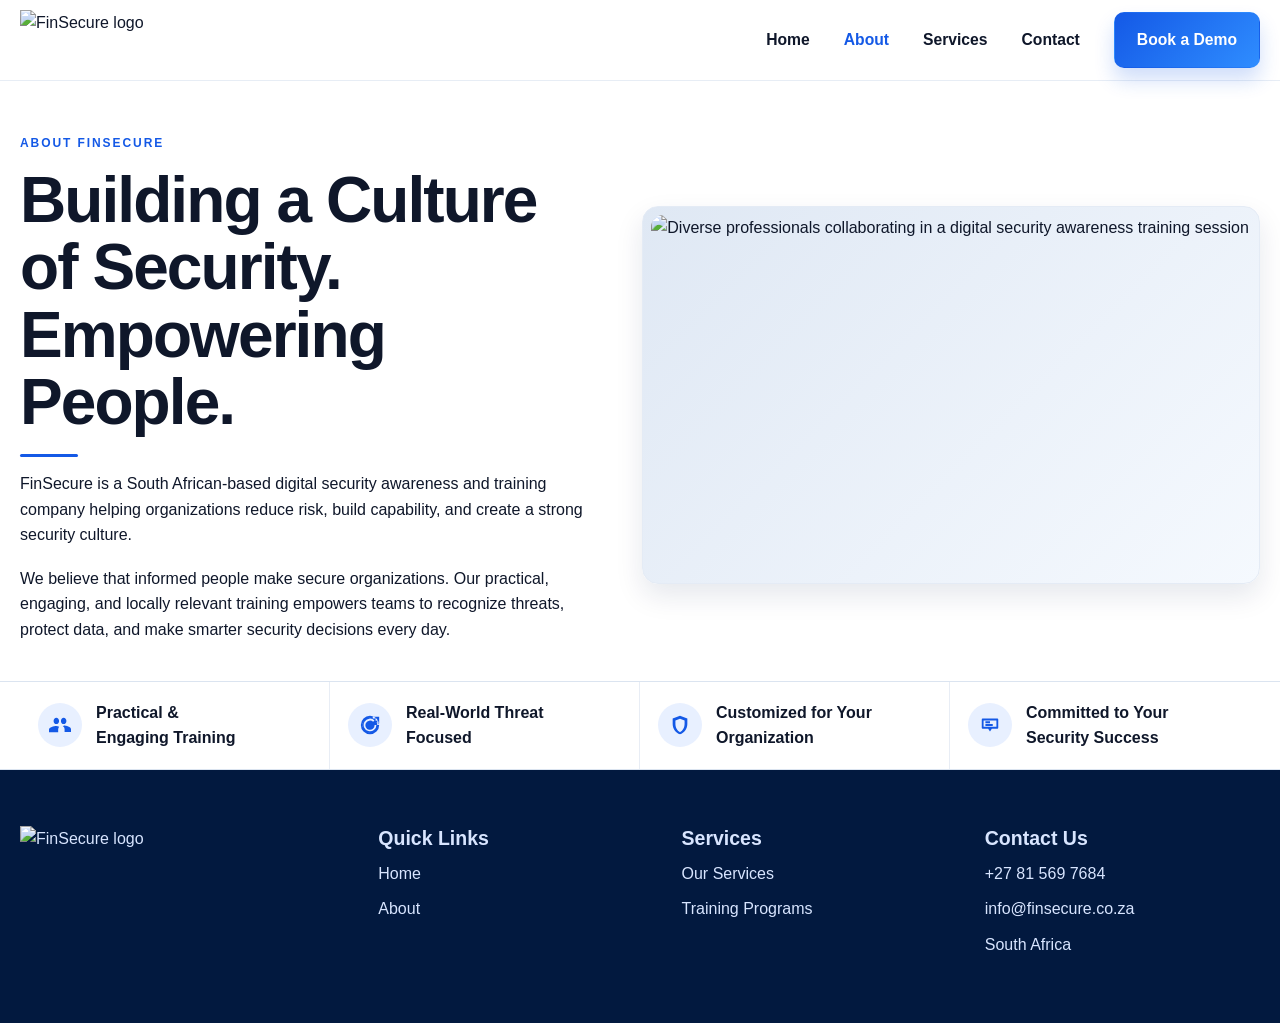
==== about.html @ 6586f083 "Add files via upload" ====
<!DOCTYPE html>
<html lang="en">
<head>
  <meta charset="UTF-8">
  <meta name="viewport" content="width=device-width, initial-scale=1.0">
  <title>FinSecure | About</title>
  <link rel="stylesheet" href="styles.css">
</head>
<body>

<div class="topbar">
  <div class="container nav">
    <a class="brand-lockup" href="index.html">
      <img src="assets/finsecure-logo-transparent.png" alt="FinSecure logo">
    </a>
    <nav class="nav-links">
      <a href="index.html" class="">Home</a>
      <a href="about.html" class="active">About</a>
      <a href="services.html" class="">Services</a>
      <a href="contact.html" class="">Contact</a>
      <a href="contact.html" class="btn btn-primary">Book a Demo</a>
    </nav>
  </div>
</div>

<section class="page-hero">
  <div class="container about-grid">
    <div>
      <span class="eyebrow">About FinSecure</span>
      <h1>Building a Culture of Security. Empowering People.</h1>
      <div class="divider-line"></div>
      <p>FinSecure is a South African-based digital security awareness and training company helping organizations reduce risk, build capability, and create a strong security culture.</p>
      <p>We believe that informed people make secure organizations. Our practical, engaging, and locally relevant training empowers teams to recognize threats, protect data, and make smarter security decisions every day.</p>
    </div>
    <div class="about-photo-card">
      <img src="assets/about-team2.jpg" alt="Diverse professionals collaborating in a digital security awareness training session">
    </div>
  </div>
</section>

<section class="feature-strip">
  <div class="container feature-grid">
    <div class="feature-item"><span class="icon-badge"><svg viewBox='0 0 24 24' aria-hidden='true'><path fill='currentColor' d='M16 11c1.66 0 3-1.57 3-3.5S17.66 4 16 4s-3 1.57-3 3.5 1.34 3.5 3 3.5Zm-8 0c1.66 0 3-1.57 3-3.5S9.66 4 8 4 5 5.57 5 7.5 6.34 11 8 11Zm0 2c-2.67 0-8 1.34-8 4v3h10v-3c0-1.1.41-2.12 1.09-3C10.03 13.39 8.76 13 8 13Zm8 0c-.29 0-.62.02-.97.05 1.16.84 1.97 1.95 1.97 3.45v3H24v-3c0-2.66-5.33-4-8-4Z'/></svg></span><div>Practical &amp;<br>Engaging Training</div></div>
    <div class="feature-item"><span class="icon-badge"><svg viewBox='0 0 24 24' aria-hidden='true'><path fill='currentColor' d='M12 2a10 10 0 1 0 10 10h-2a8 8 0 1 1-2.34-5.66l-2.24 2.24A5 5 0 1 0 17 12h2a6.96 6.96 0 1 1-2.04-4.96L19 5h-4V3h7v7h-2V6.41l-1.62 1.62A9.96 9.96 0 0 1 22 12h-2a8 8 0 1 0-8 8v2A10 10 0 0 0 12 2Z'/></svg></span><div>Real-World Threat<br>Focused</div></div>
    <div class="feature-item"><span class="icon-badge"><svg viewBox='0 0 24 24' aria-hidden='true'><path fill='currentColor' d='M12 2 4 5v6c0 5.25 3.4 10.17 8 11 4.6-.83 8-5.75 8-11V5l-8-3Zm0 3.18 5 1.88V11c0 3.98-2.33 7.79-5 8.82-2.67-1.03-5-4.84-5-8.82V7.06l5-1.88Z'/></svg></span><div>Customized for Your<br>Organization</div></div>
    <div class="feature-item"><span class="icon-badge"><svg viewBox='0 0 24 24' aria-hidden='true'><path fill='currentColor' d='M4 5h16a1 1 0 0 1 1 1v9a1 1 0 0 1-1 1h-6l-2 3-2-3H4a1 1 0 0 1-1-1V6a1 1 0 0 1 1-1Zm1 2v7h14V7H5Zm2 1h5v2H7V8Zm0 3h8v2H7v-2Z'/></svg></span><div>Committed to Your<br>Security Success</div></div>
  </div>
</section>

<footer class="footer section-tight">
  <div class="container footer-grid">
    <div>
      <a class="brand-lockup" href="index.html">
        <img src="assets/finsecure-logo-transparent.png" alt="FinSecure logo">
      </a>
    </div>
    <div>
      <h3>Quick Links</h3>
      <ul class="footer-links">
        <li><a href="index.html">Home</a></li>
        <li><a href="about.html">About</a></li>
      </ul>
    </div>
    <div>
      <h3>Services</h3>
      <ul class="footer-links">
        <li><a href="services.html">Our Services</a></li>
        <li><a href="services.html#solutions">Training Programs</a></li>
      </ul>
    </div>
    <div>
      <h3>Contact Us</h3>
      <ul class="footer-links">
        <li>+27 81 569 7684</li>
        <li>info@finsecure.co.za</li>
        <li>South Africa</li>
      </ul>
    </div>
  </div>
</footer>

</body>
</html>
---- styles.css ----
:root{
  --navy:#021a4a;
  --navy-2:#062b74;
  --blue:#1459e6;
  --blue-2:#2f8dff;
  --text:#0f172a;
  --muted:#4b5563;
  --line:#dbe4f0;
  --bg:#f5f8fc;
  --white:#ffffff;
  --shadow:0 12px 28px rgba(2,26,74,.10);
  --shadow-lg:0 20px 44px rgba(2,26,74,.16);
  --radius:20px;
  --max:1280px;
}
*{box-sizing:border-box}
html{scroll-behavior:smooth}
body{
  margin:0;
  font-family:Inter, Arial, Helvetica, sans-serif;
  color:var(--text);
  background:#fff;
  line-height:1.6;
}
a{text-decoration:none;color:inherit}
img{max-width:100%;display:block}
.container{width:min(var(--max), calc(100% - 40px)); margin:0 auto}
.section{padding:84px 0}
.section-tight{padding:56px 0}
.center{text-align:center}
.muted{color:var(--muted)}
.bg-soft{background:var(--bg)}
.eyebrow{
  display:inline-block;
  font-size:12px;
  letter-spacing:.16em;
  text-transform:uppercase;
  color:var(--blue);
  font-weight:800;
  margin-bottom:14px;
}
h1,h2,h3,p{margin-top:0}
h1{
  font-size:clamp(2.7rem,5vw,4.7rem);
  line-height:1.05;
  letter-spacing:-.03em;
  margin-bottom:16px;
}
h2{
  font-size:clamp(2rem,3vw,3rem);
  line-height:1.08;
  letter-spacing:-.02em;
  margin-bottom:14px;
}
h3{
  font-size:1.22rem;
  line-height:1.28;
  margin-bottom:10px;
}
p{margin-bottom:18px}
.lead{font-size:1.12rem;color:var(--muted)}
.btn{
  display:inline-flex;
  align-items:center;
  justify-content:center;
  gap:10px;
  padding:14px 22px;
  border-radius:10px;
  border:1px solid transparent;
  font-weight:800;
  transition:.2s ease;
}
.btn:hover{transform:translateY(-1px)}
.btn-primary{
  background:linear-gradient(135deg,var(--blue),var(--blue-2));
  color:#fff;
  box-shadow:0 12px 20px rgba(20,89,230,.20);
}
.btn-outline{
  background:transparent;
  color:#fff;
  border-color:rgba(255,255,255,.7);
}
.btn-light{
  background:#fff;
  color:var(--navy);
}
.topbar{
  position:sticky;
  top:0;
  z-index:50;
  background:rgba(255,255,255,.94);
  backdrop-filter:blur(10px);
  border-bottom:1px solid #e7edf5;
}
.nav{
  min-height:80px;
  display:flex;
  align-items:center;
  justify-content:space-between;
  gap:24px;
}
.brand-lockup img{height:60px;width:auto}
.nav-links{
  display:flex;
  align-items:center;
  gap:34px;
  font-size:.98rem;
  font-weight:700;
}
.nav-links a.active{color:var(--blue)}
.hero{
  background:linear-gradient(90deg,var(--navy) 0%, var(--navy) 52%, #04275f 100%);
  color:#fff;
}
.hero-grid{
  display:grid;
  grid-template-columns:1.05fr .95fr;
  align-items:stretch;
  min-height:470px;
}
.hero-copy{
  padding:62px 0 48px;
}
.hero-copy .lead{
  color:rgba(255,255,255,.88);
  max-width:600px;
}
.hero-actions{
  display:flex;
  gap:14px;
  flex-wrap:wrap;
  margin:26px 0 0;
}
.hero-visual{
  position:relative;
  overflow:hidden;
  display:grid;
  place-items:center;
  min-height:470px;
  background:
    radial-gradient(circle at center, rgba(80,185,255,.32), transparent 30%),
    radial-gradient(circle at center, rgba(80,185,255,.18), transparent 48%);
}
.ring,.ring2,.ring3{
  position:absolute;
  border-radius:50%;
  border:1px solid rgba(119,207,255,.22);
}
.ring{width:510px;height:510px}
.ring2{width:400px;height:400px}
.ring3{width:610px;height:610px;opacity:.55}
.shield-wrap{
  position:relative;
  width:300px;
  height:340px;
  filter:drop-shadow(0 0 38px rgba(71,196,255,.28));
}
.shield{
  position:absolute;
  inset:0;
  background:linear-gradient(180deg,#5dd0ff 0%, #1f7bff 46%, #0c42d6 100%);
  clip-path:polygon(50% 0%, 88% 11%, 88% 60%, 50% 100%, 12% 60%, 12% 11%);
  box-shadow:0 0 24px rgba(115,216,255,.42), inset 0 0 16px rgba(255,255,255,.24);
}
.shield:before{
  content:"";
  position:absolute;
  inset:16px;
  clip-path:polygon(50% 0%, 88% 11%, 88% 60%, 50% 100%, 12% 60%, 12% 11%);
  border:2px solid rgba(202,245,255,.72);
}
.lock-arch{
  position:absolute;
  left:50%;
  top:24%;
  transform:translateX(-50%);
  width:86px;
  height:82px;
  border:14px solid #a4e7ff;
  border-bottom:none;
  border-radius:56px 56px 0 0;
}
.lock-body{
  position:absolute;
  left:50%;
  top:48%;
  transform:translate(-50%,0);
  width:118px;
  height:126px;
  border-radius:20px;
  background:#a4e7ff;
  box-shadow:inset 0 0 18px rgba(255,255,255,.38);
}
.keyhole{
  position:absolute;
  left:50%;
  top:58%;
  transform:translate(-50%,-50%);
  width:24px;
  height:56px;
  background:#0d2f7e;
  clip-path:polygon(50% 0,72% 14%,72% 40%,59% 40%,59% 100%,41% 100%,41% 40%,28% 40%,28% 14%);
  border-radius:999px;
}
.feature-strip{
  border-top:1px solid var(--line);
  border-bottom:1px solid var(--line);
  background:#fff;
}
.feature-grid{
  display:grid;
  grid-template-columns:repeat(4,1fr);
}
.feature-item{
  display:flex;
  align-items:center;
  gap:14px;
  padding:18px;
  font-weight:700;
  border-right:1px solid #e8edf5;
}
.feature-item:last-child{border-right:none}
.icon-badge{
  width:44px;
  height:44px;
  border-radius:999px;
  background:#e8f0ff;
  color:var(--blue);
  display:grid;
  place-items:center;
  flex:0 0 auto;
}
.icon-badge svg{width:22px;height:22px;display:block}
.cards-4,.cards-3{
  display:grid;
  gap:20px;
}
.cards-4{grid-template-columns:repeat(4,1fr)}
.cards-3{grid-template-columns:repeat(3,1fr)}
.card{
  background:#fff;
  border:1px solid #e8eef6;
  border-radius:18px;
  padding:26px;
  box-shadow:var(--shadow);
}
.service-card .icon-circle{
  width:62px;
  height:62px;
  border-radius:50%;
  display:grid;
  place-items:center;
  background:linear-gradient(135deg,var(--blue),var(--blue-2));
  color:#fff;
  margin-bottom:16px;
}
.service-card .icon-circle svg{width:28px;height:28px;display:block}
.icon-list{
  list-style:none;
  margin:14px 0 0;
  padding:0;
}
.icon-list li{
  display:flex;
  gap:10px;
  align-items:flex-start;
  margin-bottom:9px;
  color:var(--muted);
}
.icon-list li:before{
  content:"◉";
  font-size:.7rem;
  color:var(--blue);
  margin-top:6px;
}
.page-hero{
  padding:48px 0 20px;
}
.about-grid{
  display:grid;
  grid-template-columns:1fr 1.05fr;
  gap:34px;
  align-items:center;
}
.divider-line{
  width:58px;
  height:3px;
  border-radius:999px;
  background:var(--blue);
  margin:18px 0 14px;
}
.about-photo-card{
  background:linear-gradient(135deg,#dfe8f4,#f5f9fe);
  border:1px solid #e4ebf5;
  border-radius:16px;
  padding:8px;
  box-shadow:var(--shadow);
}
.about-photo-card img{
  width:100%;
  height:360px;
  object-fit:cover;
  border-radius:12px;
}
.footer{
  background:#02193f;
  color:#d8e5ff;
}
.footer-grid{
  display:grid;
  grid-template-columns:1.2fr 1fr 1fr 1fr;
  gap:28px;
  align-items:start;
}
.footer .brand-lockup img{height:72px}
.footer-links{
  list-style:none;
  margin:0;
  padding:0;
}
.footer-links li{margin-bottom:10px}
.contact-wrap{
  display:grid;
  grid-template-columns:.92fr 1.08fr;
  align-items:stretch;
  gap:0;
}
.contact-panel{
  background:linear-gradient(135deg,#02193f,#032b71 72%, #031f4f);
  color:#fff;
  padding:52px 38px;
}
.contact-panel .lead{color:rgba(255,255,255,.84)}
.contact-list{
  list-style:none;
  margin:24px 0 0;
  padding:0;
}
.contact-list li{
  display:flex;
  gap:14px;
  align-items:flex-start;
  margin-bottom:16px;
}
.contact-form{
  background:#fff;
  border:1px solid #e8eef6;
  padding:34px 28px;
}
.form-row{
  display:grid;
  grid-template-columns:1fr 1fr;
  gap:12px;
}
.field{margin-bottom:12px}
label{
  display:block;
  margin:0 0 8px;
  font-size:.92rem;
  font-weight:700;
}
input, textarea{
  width:100%;
  font:inherit;
  padding:12px 14px;
  border:1px solid #dbe3ef;
  border-radius:8px;
}
textarea{
  min-height:132px;
  resize:vertical;
}
@media (max-width:1100px){
  .hero-grid,.feature-grid,.cards-4,.cards-3,.about-grid,.footer-grid,.contact-wrap{grid-template-columns:1fr}
  .feature-item{border-right:none;border-bottom:1px solid #e8edf5}
  .feature-item:last-child{border-bottom:none}
}
@media (max-width:760px){
  .container{width:min(var(--max), calc(100% - 24px))}
  .nav-links{display:none}
  .brand-lockup img{height:52px}
  .hero-copy{padding:46px 0 34px}
  .hero-actions{flex-direction:column;align-items:stretch}
  .contact-panel,.contact-form{padding:26px 20px}
  .form-row{grid-template-columns:1fr}
  .footer .brand-lockup img{height:60px}
  .about-photo-card img{height:300px}
}
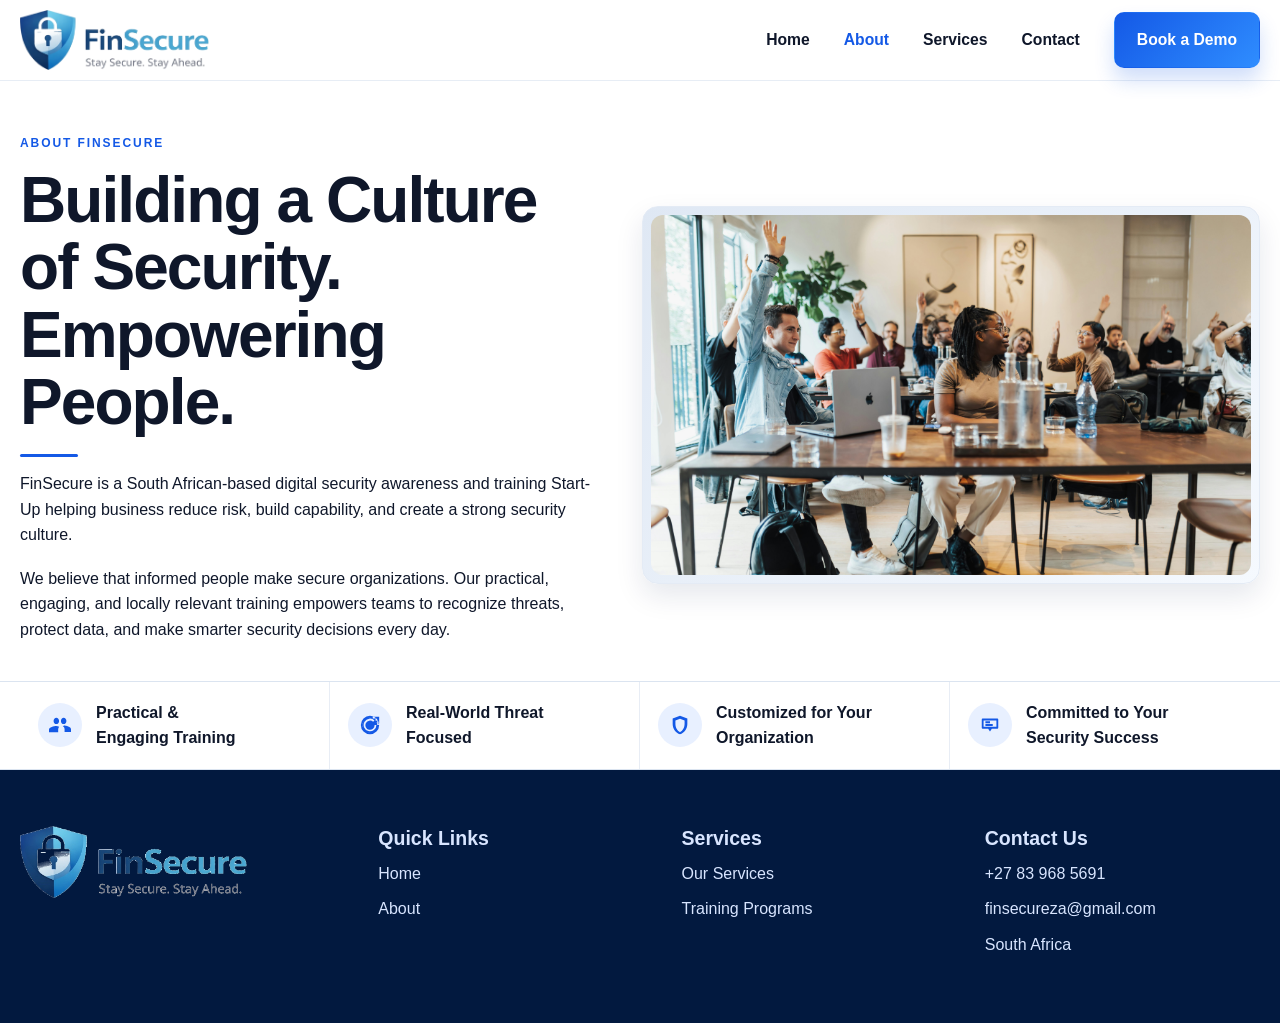
==== commit bbb228a2: "Update about.html Updated the name company to Start-Up" ====
--- a/about.html
+++ b/about.html
@@ -29,7 +29,7 @@
       <span class="eyebrow">About FinSecure</span>
       <h1>Building a Culture of Security. Empowering People.</h1>
       <div class="divider-line"></div>
-      <p>FinSecure is a South African-based digital security awareness and training company helping organizations reduce risk, build capability, and create a strong security culture.</p>
+      <p>FinSecure is a South African-based digital security awareness and training Start-Up helping business reduce risk, build capability, and create a strong security culture.</p>
       <p>We believe that informed people make secure organizations. Our practical, engaging, and locally relevant training empowers teams to recognize threats, protect data, and make smarter security decisions every day.</p>
     </div>
     <div class="about-photo-card">
@@ -71,8 +71,8 @@
     <div>
       <h3>Contact Us</h3>
       <ul class="footer-links">
-        <li>+27 81 569 7684</li>
-        <li>info@finsecure.co.za</li>
+        <li>+27 83 968 5691</li>
+        <li>finsecureza@gmail.com</li>
         <li>South Africa</li>
       </ul>
     </div>
@@ -80,4 +80,4 @@
 </footer>
 
 </body>
-</html>+</html>
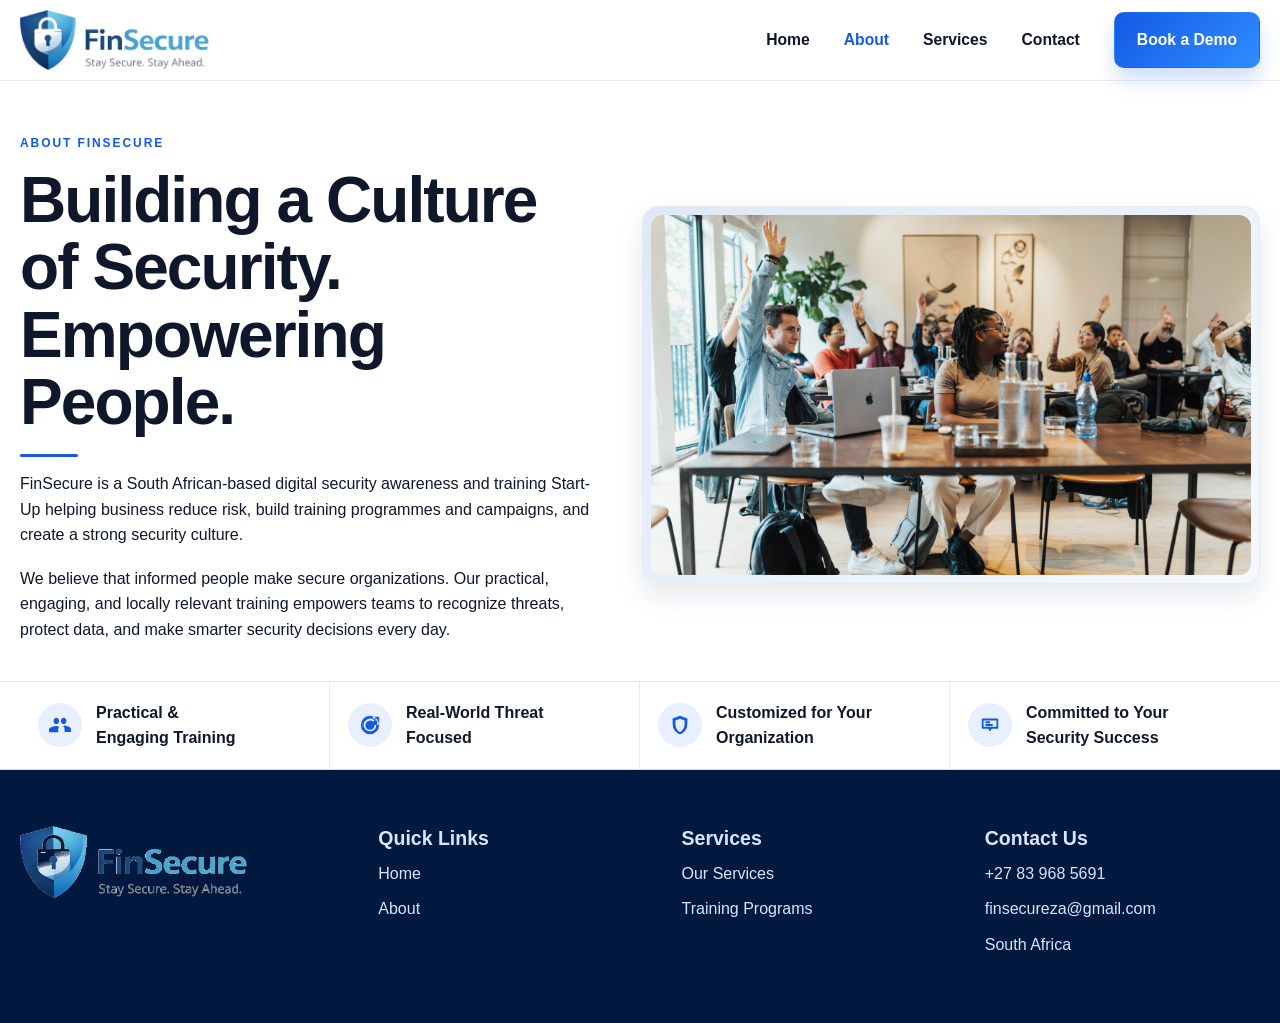
==== commit 2c13974b: "Update about.html Included build training programmes and campaigns" ====
--- a/about.html
+++ b/about.html
@@ -29,7 +29,7 @@
       <span class="eyebrow">About FinSecure</span>
       <h1>Building a Culture of Security. Empowering People.</h1>
       <div class="divider-line"></div>
-      <p>FinSecure is a South African-based digital security awareness and training Start-Up helping business reduce risk, build capability, and create a strong security culture.</p>
+      <p>FinSecure is a South African-based digital security awareness and training Start-Up helping business reduce risk, build training programmes and campaigns, and create a strong security culture.</p>
       <p>We believe that informed people make secure organizations. Our practical, engaging, and locally relevant training empowers teams to recognize threats, protect data, and make smarter security decisions every day.</p>
     </div>
     <div class="about-photo-card">
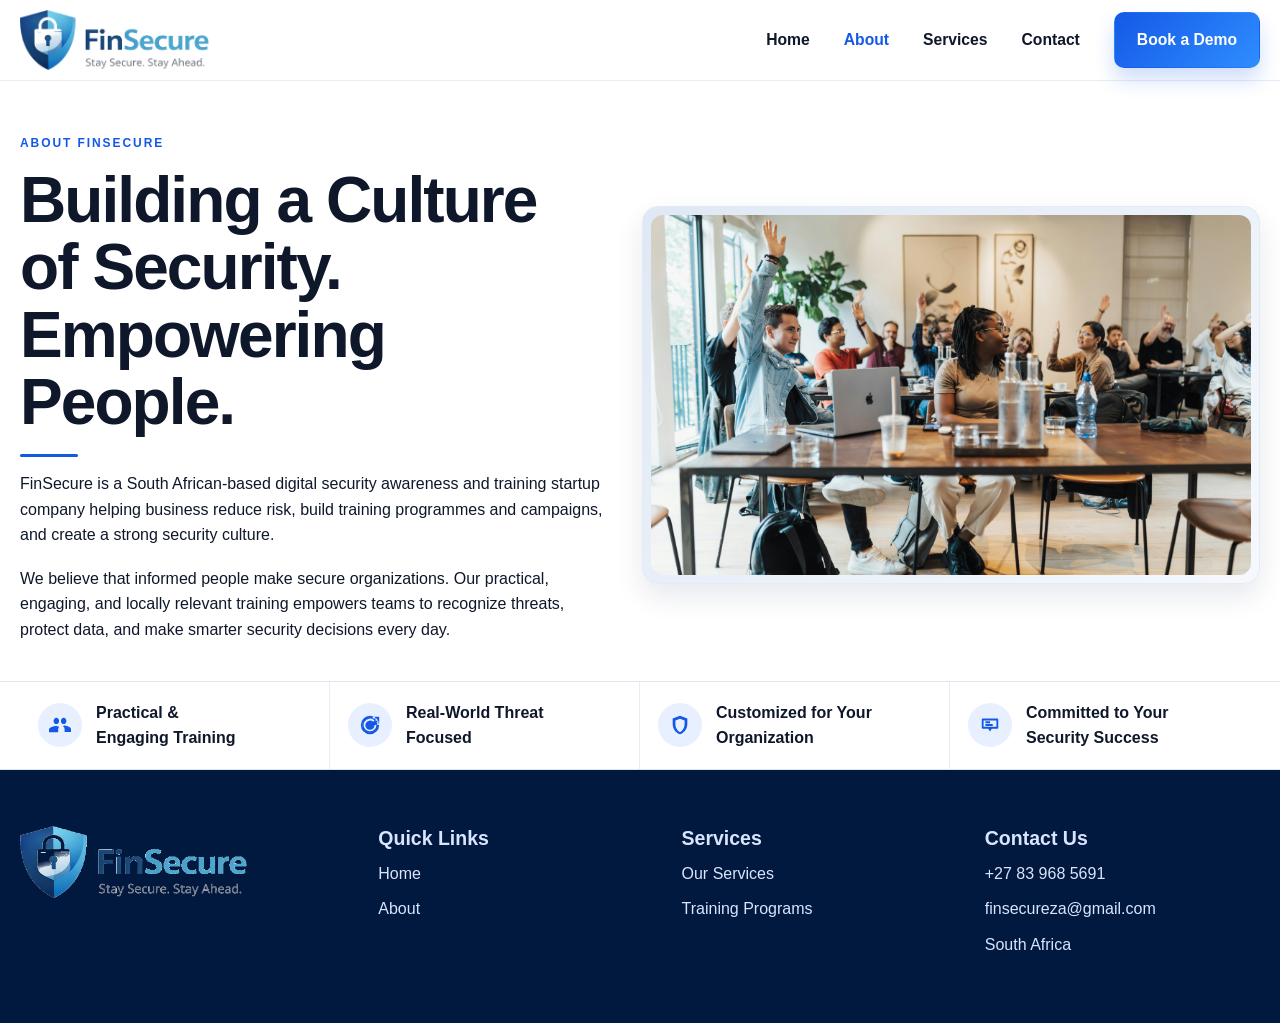
==== commit b105d336: "Update about.html Updated the word startup" ====
--- a/about.html
+++ b/about.html
@@ -29,7 +29,7 @@
       <span class="eyebrow">About FinSecure</span>
       <h1>Building a Culture of Security. Empowering People.</h1>
       <div class="divider-line"></div>
-      <p>FinSecure is a South African-based digital security awareness and training Start-Up helping business reduce risk, build training programmes and campaigns, and create a strong security culture.</p>
+      <p>FinSecure is a South African-based digital security awareness and training startup company helping business reduce risk, build training programmes and campaigns, and create a strong security culture.</p>
       <p>We believe that informed people make secure organizations. Our practical, engaging, and locally relevant training empowers teams to recognize threats, protect data, and make smarter security decisions every day.</p>
     </div>
     <div class="about-photo-card">
